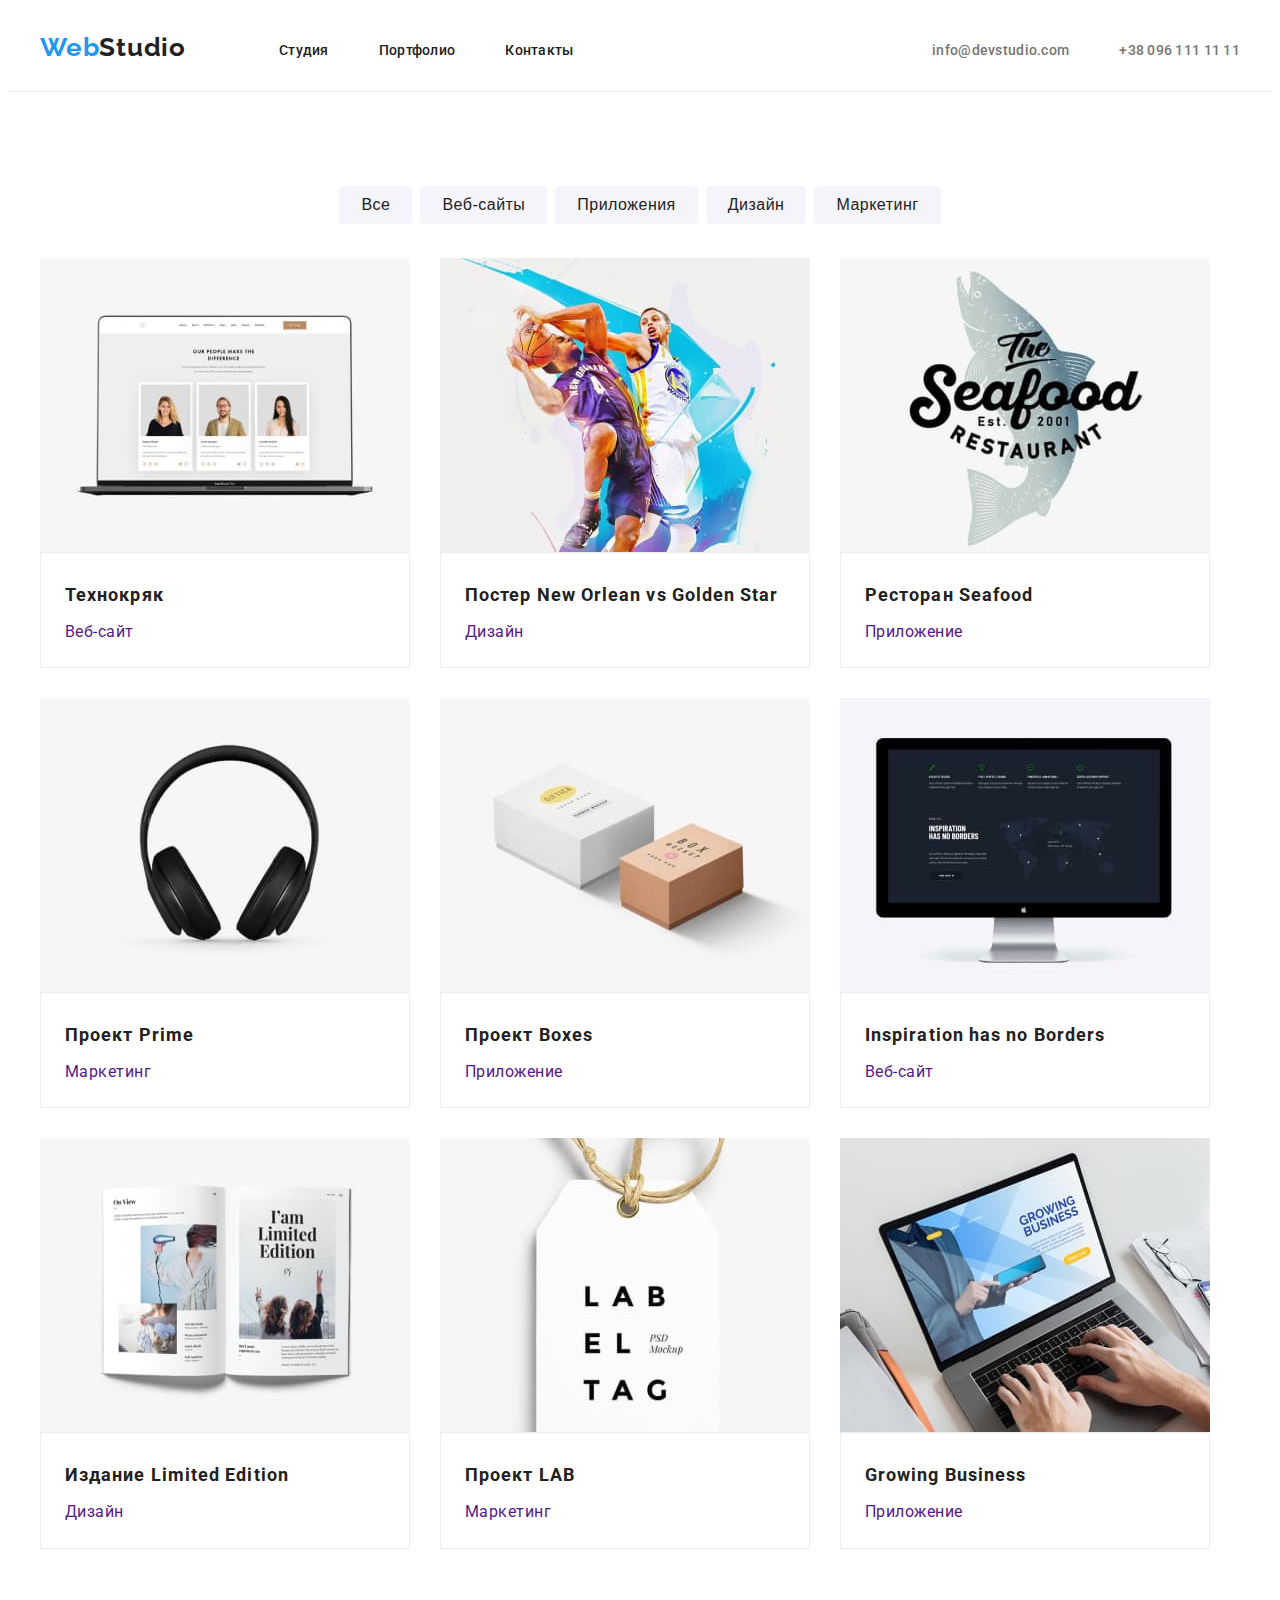
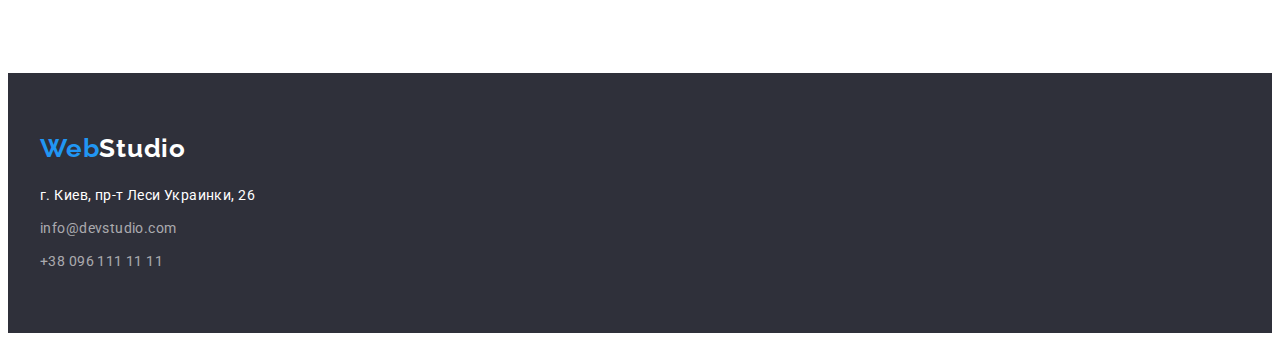
==== portfolio.html @ 86eecc14 "добавил папки" ====
<!DOCTYPE html>
<html lang="ru">

<head>
    <meta charset="UTF-8">
    <meta http-equiv="X-UA-Compatible" content="IE=edge">
    <meta name="viewport" content="width=device-width, initial-scale=1.0">
    <title>Document</title>
    <link rel="stylesheet" href="./css/style.css" />
    <link rel="preconnect" href="https://fonts.googleapis.com">
    <link rel="preconnect" href="https://fonts.gstatic.com" crossorigin>
    <link rel="stylesheet" href="https://cdnjs.cloudflare.com/ajax/libs/modern-normalize/1.1.0/modern-normalize.min.css"
    integrity="sha512-wpPYUAdjBVSE4KJnH1VR1HeZfpl1ub8YT/NKx4PuQ5NmX2tKuGu6U/JRp5y+Y8XG2tV+wKQpNHVUX03MfMFn9Q=="
    crossorigin="anonymous" referrerpolicy="no-referrer" />
    <link
        href="https://fonts.googleapis.com/css2?family=Raleway:wght@700&family=Roboto:wght@400;500;700;900&display=swap"
        rel="stylesheet">
</head>

<body>
    <!--шапка сайта (навигация, контакты)-->
    <header class="page-header">
        <!-- Навигация на другие страницы -->
            <div class="container">
            <nav class="site-main-nav">
            <a href="index.html" class="logo" lang="en"> <span class="logo-begin">Web</span><span class="logo-end">Studio</span>
            </a>
            
                <ul class="site-nav list">
                    <li class="item"> <a href="./index.html" class="link">Студия</a></li>
                    <li class="item"> <a href="./portfolio.html" class="link">Портфолио</a></li>
                    <li class="item"> <a href="" class="link" >Контакты</a></li>
                </ul>
             
        <!--Контакты-->
                <ul class="contacts-nav list list" >
                    <li class="item"> <a href="mailto:info@devstudio.com" class="link">info@devstudio.com</a></li>
                    <li class="item"> <a href="tel:+380961111111" class="link"> +38 096 111 11 11 </a></li>
                </ul> 
            </nav>
            </div>
        </header>
    <!--Оснавная часть-->
    <main>
<!--Фильтры-->
        <section class="portfolio section">
            <h2 class="filter"> Фильтры </h2>
            <div class="container">
                <ul class="filter-list list">
                    <li class="item">
                        <button class="filter-btn" type="button"> Все </button>
                    </li>
                    <li class="item">
                        <button class="filter-btn" type="button"> Веб-сайты </button>
                    </li>
                    <li class="item">
                        <button class="filter-btn" type="button"> Приложения </button>
                    </li>
                    <li class="item">
                        <button class="filter-btn" type="button"> Дизайн </button>
                    </li>
                    <li class="item">
                        <button class="filter-btn" type="button"> Маркетинг </button>
                    </li>
                </ul>
                
                <h2 class="proposal"> Предложения</h2>
                <ul class="proposal-list list">
                    <li class="proposal-item">
                        <a class="proposal-link" href=""> <img src="./images/port.img.jpg" alt="ноутбук" width="370" height="294"> 
                            <div class="card-title">
                                <h3 class="proposal-title" >Технокряк</h3>
                                <p class="proposal-text" >Веб-сайт</p>
                            </div>
                        </a>    
                    </li>
                    <li class="proposal-item">
                        <a class="proposal-link" href=""> <img src="./images/port.img1.jpg" alt="два баскетболиста" width="370" height="294">
                            <div class="card-title">
                                <h3 class="proposal-title" >Постер New Orlean vs Golden Star</h3>
                                <p class="proposal-text" >Дизайн</p>
                            </div>
                        </a>
                    </li>
                    <li class="proposal-item">
                        <a class="proposal-link" href=""> <img src="./images/port.img2.jpg" alt="название ресторана" width="370" height="294">
                            <div class="card-title">
                                <h3 class="proposal-title" >Ресторан Seafood</h3>
                                <p class="proposal-text" >Приложение</p>
                            </div>
                        </a>
                    </li>
                    <li class="proposal-item">
                        <a class="proposal-link" href=""> <img src="./images/port.img3.jpg" alt="наушники" width="370" height="294">
                            <div class="card-title">
                                <h3 class="proposal-title" >Проект Prime</h3>
                                <p class="proposal-text" >Маркетинг</p>
                            </div>
                        </a>
                    </li>
                    <li class="proposal-item">
                        <a class="proposal-link" href=""> <img src="./images/port.img4.jpg" alt="две коробки" width="370" height="294">
                            <div class="card-title">
                                <h3 class="proposal-title" >Проект Boxes</h3>
                                <p class="proposal-text" >Приложение</p>
                            </div>
                        </a>
                    </li>
                    <li class="proposal-item">
                        <a class="proposal-link" href=""> <img src="./images/port.img5.jpg" alt="монитор" width="370" height="294">
                            <div class="card-title">
                                <h3 class="proposal-title" >Inspiration has no Borders</h3>
                                <p class="proposal-text" >Веб-сайт</p>
                            </div>
                        </a>
                    </li>
                    <li class="proposal-item">
                        <a class="proposal-link" href=""> <img src="./images/port.img6.jpg" alt="открытая книга" width="370" height="294">
                            <div class="card-title">
                                <h3 class="proposal-title" >Издание Limited Edition</h3>
                                <p class="proposal-text" >Дизайн</p>
                            </div>
                        </a>
                    </li>
                    <li class="proposal-item">
                        <a class="proposal-link" href=""> <img src="./images/port.img7.jpg" alt="ярлык" width="370" height="294">
                            <div class="card-title">
                                <h3 class="proposal-title" >Проект LAB</h3>
                                <p class="proposal-text" >Маркетинг</p>
                            </div>
                        </a>
                    </li>
                    <li class="proposal-item">
                        <a class="proposal-link" href=""> <img src="./images/port.img8.jpg" alt="человек печатает на ноутбуке" width="370" height="294">
                            <div class="card-title">
                                <h3 class="proposal-title" >Growing Business</h3>
                                <p class="proposal-text" >Приложение</p>
                            </div>
                        </a>
                    </li>
                </ul>
            </div>
        </section>
    </main>
    <!--Footer-->
    <footer class="footer">
        <div class="container">
            <div class="logoftr">
            <a href="index.html" class="logofooter" lang="en"> <span class="logofooter-begin">Web</span><span class="logofooter-end">Studio</span>
        </a>
            </div>
    
            <address class="adress-nav list">
                <ul class="adress-list list">
                    <li class="item"> <a class="map-link" href="https://goo.gl/maps/T9Uk6Swt6Qx7hAkc7" target="blank" rel="noopener noreferrer">г. Киев, пр-т Леси Украинки, 26</a></li>
                    <li class="item"> <a href="mailto:info@devstudio.com" class="adress-link"> info@devstudio.com </a></li>
                    <li class="item"> <a href="tel:+380961111111" class="adress-link"> +38 096 111 11 11 </a></li>
                </ul>
            </address>
        </div>
      </footer>  
</body>
</html>
---- css/style.css ----
/* цвет основного текста #212121 */
/* вторичный цвет текста #757575 */
/* белый #FFFFFF */
/* основной акцент #2196F3 */
/* основной цвет фона #E5E5E5 */
/* вторичный цвет фона #2F303A */

:root {
  --primary-text-color: #757575;
  --title-text-color: #212121;
  --accent-color: #2196f3;
}

body {
  background-color: #fff;
  color: var(--primary-text-color);
  font-family: Roboto;
}

h1,
h2,
h3,
p,
ul {
  margin-top: 0px;
  margin-bottom: 0px;
}

ul {
  list-style: none;
  padding: 0px;
}

a {
  text-decoration: none;
}

img {
  display: block;
  min-width: 100%;
  height: auto;
}

.list {
  padding: 0px;
  margin: 0px;
  text-decoration: none;
}

.section {
  padding-top: 94px;
  padding-bottom: 94px;
}

.container {
  margin-left: auto;
  margin-right: auto;
  width: 1200px;
  padding-left: 15px;
  padding-right: 15px;
}

/* шапка */
.page-header {
border-bottom: 1px solid #ececec;
}

/* навигация сайта */
.site-main-nav {
  display: flex;
}

.logo {
  margin-top: 24px;
  margin-bottom: 25px;
  margin-right: 93px;
}

.logo-begin {
  color: var(--accent-color);
  font-family: Raleway;
  font-style: normal;
  font-weight: bold;
  font-size: 26px;
  line-height: 1.2;
  letter-spacing: 0.03em;
}
.logo-end {
  color: var(--title-text-color);
  font-family: Raleway;
  font-style: normal;
  font-weight: bold;
  font-size: 26px;
  line-height: 1.2;
  letter-spacing: 0.03em;
}

.logo-end:hover,
.logo-end:focus {
  color: var(--accent-color);
}

.site-nav {
  display: flex;
}

.site-nav .item:not(:last-child) {
  margin-right: 50px;
}

.site-nav .item {
  display: block;
  padding-top: 32px;
  padding-bottom: 32px;
}

.site-nav a {
  color: var(--title-text-color);
  font-style: normal;
  font-weight: 500;
  font-size: 14px;
  line-height: 1.15;
  letter-spacing: 0.02em;
}

.studio-title {
  color: var(--accent-color);
}
.site-nav .link:hover,
.site-nav .link:focus {
  color: var(--accent-color);
}

/* контакты сайта */
.contacts-nav {
  display: flex;
  margin-left: auto;
}

.contacts-nav .item +.item{
  margin-left: 50px;
}

.contacts-nav .list {
  display: flex;
}

.contacts-nav .item {
  padding-top: 32px;
  padding-bottom: 32px;
}

.contacts-nav a {
  color: var(--primary-text-color);
  font-style: normal;
  font-weight: 500;
  font-size: 14px;
  line-height: 1.15;
  letter-spacing: 0.02em;
}

.mail {
  color: var(--accent-color);
}

.contacts-nav .link:hover,
.contacts-nav .link:focus {
  color: var(--accent-color);
}

/* герой */
.hero {
  background-color: #2f303a;
  text-align: center;
  padding-top: 200px;
  padding-bottom: 200px;
}

.hero-title {
  max-width: 696px;
  margin: 0 auto;
  color: #ffff;
  font-style: normal;
  font-weight: 900;
  font-size: 44px;
  line-height: 1.4;
  letter-spacing: 0.06em;
  text-transform: uppercase;
  margin-bottom: 30px;
}

.hero-button {
  min-width: 200px;
  height: 50px;
  background-color:var(--accent-color);
  box-shadow: 0px 4px 4px rgba(0, 0, 0, 0.15);
  border-radius: 4px;
  color: #ffffff;
  font-style: normal;
  font-weight: bold;
  font-size: 16px;
  line-height: 1.9;
}

.hero-button {
  cursor: pointer;
}

/* особенности */
.peculiarities-list {
  display: flex;
}

.peculiarities-item {
  width: 270px;
}

.peculiarities-list .item {
  margin-right: 30px;
} 

.peculiarities-list .item:nth-child(4n) {
  margin-right: 0px;
}

.peculiarities-title {
  margin-top: 0px;
  margin-bottom: 10px;

  color: var(--title-text-color);
  font-style: normal;
  font-weight: bold;
  font-size: 14px;
  line-height: 1.15;
  letter-spacing: 0.03em;
  text-transform: uppercase;
}

.peculiarities-text {
  font-style: normal;
  font-weight: normal;
  font-size: 14px;
  line-height: 1.7;
  letter-spacing: 0.03em;
}


/* чем мы занимаемся */
.work-title {
  text-align: center;
  margin-bottom: 50px;
  color: var(--title-text-color);
  font-style: normal;
  font-weight: bold;
  font-size: 36px;
  line-height: 1.16;
}

.work-list {
display: flex;
}

.work-item {
  margin-right: 30px;
}

.work-item:nth-child(3n) {
  margin-right: 0px;
}


/* команда */
.team {
  background-color: #f5f4fa;
}

.team-list {
  display: flex;
}

.team-item {
  margin-right: 30px;
}

.team-item:nth-child(4n) {
  margin-right: 0px;
}

.team-item {
  text-align: center;
}
.team-member {
  display: block;
  margin-top: 30px;
  margin-bottom: 10px;
}

.team-position {
  display: block;
  margin-bottom: 30px;
}
.team-title {
  margin-bottom: 50px;
  color: var(--title-text-color);
  font-style: normal;
  font-weight: bold;
  font-size: 36px;
  line-height: 1.16;
  letter-spacing: 0.03em;
  text-align: center;
}
.team-member {
  color: var(--title-text-color);
  font-style: normal;
  font-weight: 500;
  font-size: 16px;
  line-height: 1.2;
  letter-spacing: 0.03em;
}
.team-position {
  font-style: normal;
  font-weight: normal;
  font-size: 16px;
  line-height: 1.2;
  letter-spacing: 0.03em;
}

/* подвал */
.footer {
  padding-top: 60px;
  padding-bottom: 60px;
  background-color: #2f303a;
}

.logoftr {
  margin-bottom: 20px;
}

.adress-list .item {
  margin-bottom: 9px;
}

.adress-list .item:nth-child(3n) {
  margin-bottom: 0px;
}

.logofooter-begin {
  color: var(--accent-color);
  font-family: Raleway;
  font-style: normal;
  font-weight: bold;
  font-size: 26px;
  line-height: 1.2;
  letter-spacing: 0.03em;
  margin-bottom: 20px;
}
.logofooter-end {
  color: #fff;
  font-family: Raleway;
  font-style: normal;
  font-weight: bold;
  font-size: 26px;
  line-height: 1.2;
  letter-spacing: 0.03em;
  margin-bottom: 20px;
}
.logofooter-end:hover,
.logofooter-end:focus {
  color: var(--accent-color);
}
.adress-nav .map-link {
  color: #fff;
  font-style: normal;
  font-weight: normal;
  font-size: 14px;
  line-height: 1.7;
  letter-spacing: 0.03em;
}
.adress-nav .map-link:hover,
.adress-nav .map-link:focus {
  color: var(--accent-color);
}
.adress-nav .adress-link {
  color: rgba(255, 255, 255, 0.6);
  font-style: normal;
  font-weight: normal;
  font-size: 14px;
  line-height: 1.7;
  letter-spacing: 0.03em;
}
.adress-nav .adress-link:hover,
.adress-nav .adress-link:focus {
  color: var(--accent-color);
}

/* портфолио */
.filter {
  position: absolute;
  clip: rect(0 0 0 0);
  width: 1px;
  height: 1px;
  margin: -1px;
}

.filter-list {
  display: flex;
  justify-content: center;
  margin-bottom: 34px;
}

.filter-list .item{
  margin-right: 8px;
}

.filter-list .item:nth-child(5n) {
  margin-right: 0px;
}

.filter-btn {
  cursor: pointer;
  padding: 6px 22px;
  min-width: 73px;
  color: var(--title-text-color);
  font-style: normal;
  font-weight: 500;
  font-size: 16px;
  line-height: 1.6;
  text-align: center;
  letter-spacing: 0.03em;
  background: #f5f4fa;
  border-radius: 4px;
  border: none;
}
.filter-btn:hover,
.filter-btn:focus {
  color: #ffffff;
  background: var(--accent-color);
}

/* предложения */
.proposal {
  position: absolute;
  clip: rect(0 0 0 0);
  width: 1px;
  height: 1px;
  margin: -1px;
}
.proposal-list {
  display: flex;
  flex-wrap: wrap;
}

.proposal-item {
  margin-right: 30px;
  margin-bottom: 30px;
} 

.proposal-item:nth-child(3n) {
  margin-right: 0;
}

.proposal-item:last-child(-n+3) {
  margin-bottom: 0;
}

.proposal-link {
  display: block;
}

.card-title{
  Padding: 24px 0 20px 24px;
  Border-top: 0;
  Border: 1px solid #eeeeee
  }
  
.proposal-title {
  color: var(--title-text-color);
  font-style: normal;
  font-weight: bold;
  font-size: 18px;
  line-height: 2;
  letter-spacing: 0.06em;
  margin-bottom: 4px;
}
.proposal-text {
  font-style: normal;
  font-weight: normal;
  font-size: 16px;
  line-height: 1.9;
  letter-spacing: 0.03em;
}
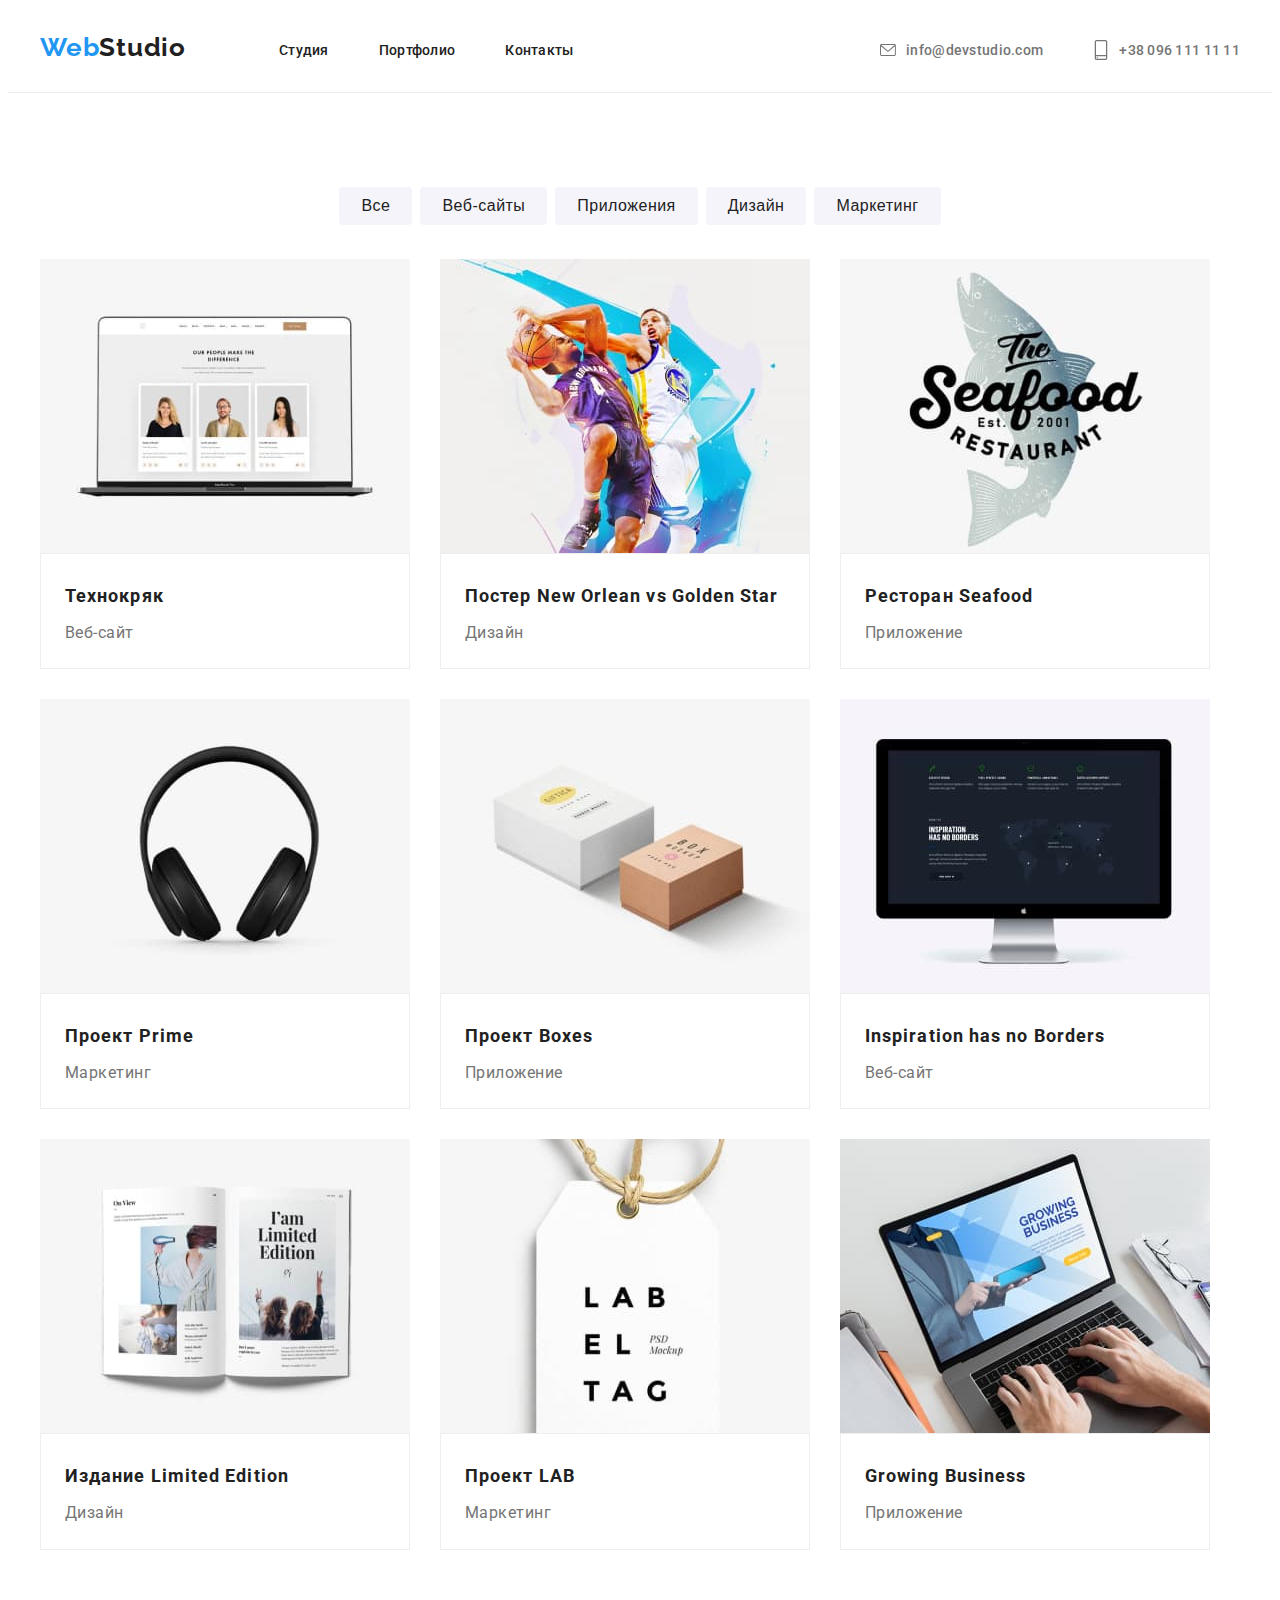
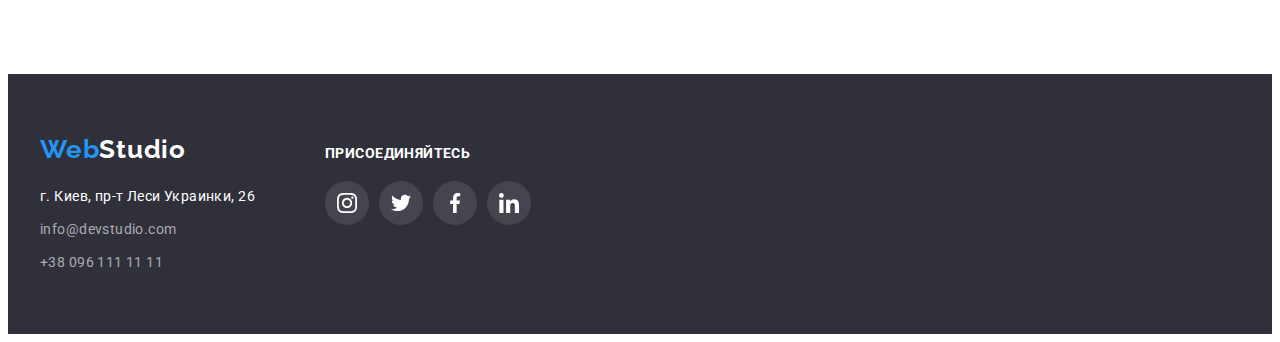
==== commit 6fbbba7a: "перенес хедер и футер в портфолио" ====
--- a/portfolio.html
+++ b/portfolio.html
@@ -34,8 +34,12 @@
              
         <!--Контакты-->
                 <ul class="contacts-nav list list" >
-                    <li class="item"> <a href="mailto:info@devstudio.com" class="link">info@devstudio.com</a></li>
-                    <li class="item"> <a href="tel:+380961111111" class="link"> +38 096 111 11 11 </a></li>
+                    <li class="item"> <a href="mailto:info@devstudio.com" class="contacts-link"><svg width="16px" height="20px" class="item-icon">
+                        <use href="./images/icons.svg#icon-envelope-1"></use></svg>info@devstudio.com</a>
+                    </li>
+                    <li class="item"> <a href="tel:+380961111111" class="contacts-link"><svg width="16px" height="20px" class="item-icon">
+                        <use href="./images/icons.svg#icon-smartphone-1" ></use></svg> +38 096 111 11 11</a>
+                    </li>
                 </ul> 
             </nav>
             </div>
@@ -144,12 +148,10 @@
     </main>
     <!--Footer-->
     <footer class="footer">
-        <div class="container">
-            <div class="logoftr">
+        <div class="footer-list container">
+            <div class="adress-footer">
             <a href="index.html" class="logofooter" lang="en"> <span class="logofooter-begin">Web</span><span class="logofooter-end">Studio</span>
         </a>
-            </div>
-    
             <address class="adress-nav list">
                 <ul class="adress-list list">
                     <li class="item"> <a class="map-link" href="https://goo.gl/maps/T9Uk6Swt6Qx7hAkc7" target="blank" rel="noopener noreferrer">г. Киев, пр-т Леси Украинки, 26</a></li>
@@ -157,7 +159,42 @@
                     <li class="item"> <a href="tel:+380961111111" class="adress-link"> +38 096 111 11 11 </a></li>
                 </ul>
             </address>
+            </div>
+    
+            <div class="social-connect">
+                <h3 class="connect-title">присоединяйтесь</h3>
+                <ul class="connect-list list">
+                    <li class="connect-link"> 
+                        <a href="" class="connect-item"> 
+                            <svg width="20px" height="20px" class="connect-icon"> 
+                                <use href="./images/icons.svg#icon-instagram-1"></use>
+                            </svg>
+                        </a>
+                    </li>
+                    <li class="connect-link"> 
+                        <a href="" class="connect-item"> 
+                            <svg width="20px" height="20px" class="connect-icon"> 
+                                <use href="./images/icons.svg#icon-twitter-1"></use>
+                            </svg>
+                        </a>
+                    </li>
+                    <li class="connect-link"> 
+                        <a href="" class="connect-item"> 
+                            <svg width="20px" height="20px" class="connect-icon"> 
+                                <use href="./images/icons.svg#icon-facebook-1"></use>
+                            </svg>
+                        </a>
+                    </li>
+                    <li class="connect-link"> 
+                        <a href="" class="connect-item"> 
+                            <svg width="20px" height="20px" class="connect-icon"> 
+                                <use href="./images/icons.svg#icon-linkedin-1"></use>
+                            </svg>
+                        </a>
+                    </li>
+                </ul>
+            </div>
         </div>
       </footer>  
-</body>
-</html>+    </body>
+    </html>--- a/css/style.css
+++ b/css/style.css
@@ -150,9 +150,15 @@
   padding-bottom: 32px;
 }
 
+.item-icon {
+  fill: currentColor;
+  margin-right: 10px;
+}
+
 .contacts-nav a {
   color: var(--primary-text-color);
-  font-style: normal;
+  display: flex;
+  align-items: center;
   font-weight: 500;
   font-size: 14px;
   line-height: 1.15;
@@ -163,8 +169,8 @@
   color: var(--accent-color);
 }
 
-.contacts-nav .link:hover,
-.contacts-nav .link:focus {
+.contacts-link:hover,
+.contacts-link:focus {
   color: var(--accent-color);
 }
 
@@ -174,6 +180,17 @@
   text-align: center;
   padding-top: 200px;
   padding-bottom: 200px;
+}
+
+.overlay {
+  max-width: 1600px;
+  height: 600px;
+  margin-left: auto;
+  margin-right: auto;
+  background-image: linear-gradient(rgba(47, 48, 58, 0.4), rgba(47, 48, 58, 0.4)), url(../images/overlay.jpg);
+  background-size: cover;
+  background-repeat: no-repeat;
+  background-position: center
 }
 
 .hero-title {
@@ -212,7 +229,14 @@
 }
 
 .peculiarities-item {
+  display: flex;
+  justify-content: center;
+  align-items: center;
   width: 270px;
+  height: 120px;
+  background: #F5F4FA;
+  border-radius: 4px;
+  margin-bottom: 30px;
 }
 
 .peculiarities-list .item {
@@ -276,6 +300,7 @@
 
 .team-list {
   display: flex;
+
 }
 
 .team-item {
@@ -288,6 +313,7 @@
 
 .team-item {
   text-align: center;
+  box-shadow: 0px 1px 3px rgba(0, 0, 0, 0.12), 0px 1px 1px rgba(0, 0, 0, 0.14), 0px 2px 1px rgba(0, 0, 0, 0.2);
 }
 .team-member {
   display: block;
@@ -299,6 +325,42 @@
   display: block;
   margin-bottom: 30px;
 }
+
+.social-list {
+  display: flex;
+  justify-content: center;
+  align-items: center;
+  margin-bottom: 30px;
+}
+
+.social-list .social-link:not(:last-child) {
+  margin-right: 10px;
+}
+
+.link-icon {
+  fill: currentColor;
+}
+
+.link-item {
+  display: flex;
+  justify-content: center;
+  align-items: center;
+  width: 44px;
+  height: 44px;
+  border-radius: 50%;
+  color: #AFB1B8;
+}
+
+.social-list .link:not(:last-child) {
+  margin: 0;
+}
+
+.link-item:hover,
+.link-item:focus {
+  background-color: var(--accent-color);
+  color: #ffffff;
+}
+
 .team-title {
   margin-bottom: 50px;
   color: var(--title-text-color);
@@ -323,6 +385,47 @@
   font-size: 16px;
   line-height: 1.2;
   letter-spacing: 0.03em;
+}
+
+/* покупатели */
+
+.customers-title {
+  color: var(--title-text-color);
+  font-style: normal;
+  font-size: 36px;
+  line-height: 1.17;
+  letter-spacing: 0.03;
+  margin-bottom: 50px;
+  text-align: center;
+}
+
+.customers-list {
+  display: flex;
+}
+
+.customers-item +.customers-item {
+  margin-left: 30px;
+}
+
+.customers-link {
+  display: flex;
+  align-items: center;
+  justify-content: center;
+  width: 170px;
+  height: 92px; 
+  border: 1px solid #AFB1B8;
+  border-radius: 4px;
+  color: #AFB1B8;
+}
+
+.customers-icon {
+fill: currentColor;
+}
+
+.customers-link:hover,
+.customers-link:focus {
+color: var(--accent-color);
+border-color: var(--accent-color);
 }
 
 /* подвал */
@@ -332,8 +435,8 @@
   background-color: #2f303a;
 }
 
-.logoftr {
-  margin-bottom: 20px;
+.adress-nav {
+  margin-top: 20px;
 }
 
 .adress-list .item {
@@ -391,6 +494,60 @@
 .adress-nav .adress-link:hover,
 .adress-nav .adress-link:focus {
   color: var(--accent-color);
+}
+
+.footer-list {
+  display: flex;
+  align-items: baseline;
+}
+
+.social-connect {
+  display: block;
+  margin-left: 70px;
+}
+
+.connect-title {
+  font-weight: bold;
+  font-size: 14px;
+  line-height: 16px;
+  letter-spacing: 0.03em;
+  text-transform: uppercase;
+  color: #FFFFFF;
+  margin-bottom: 20px;
+}
+
+.connect-list {
+  display: flex;
+  align-items: center;
+  justify-content: center;
+}
+
+.connect-link +.connect-link {
+  margin-left: 10px;
+}
+
+.connect-link {
+  background: rgba(255, 255, 255, 0.1);
+  border-radius: 50px;
+}
+
+.connect-icon {
+ fill : #ffffff;
+}
+
+.connect-item:hover,
+.connect-item:focus {
+  background: var(--accent-color);
+  border-color: var(--accent-color);
+}
+
+.connect-item {
+  display: flex;
+  justify-content: center;
+  align-items: center;
+  width: 44px;
+  height: 44px;
+  border-radius: 50%;
 }
 
 /* портфолио */
@@ -435,6 +592,7 @@
 .filter-btn:focus {
   color: #ffffff;
   background: var(--accent-color);
+  box-shadow: 0px 3px 1px rgba(0, 0, 0, 0.1), 0px 1px 2px rgba(0, 0, 0, 0.08), 0px 2px 2px rgba(0, 0, 0, 0.12);
 }
 
 /* предложения */
@@ -465,6 +623,7 @@
 
 .proposal-link {
   display: block;
+  text-decoration: none;
 }
 
 .card-title{
@@ -483,6 +642,7 @@
   margin-bottom: 4px;
 }
 .proposal-text {
+  color: var(--primary-text-color);
   font-style: normal;
   font-weight: normal;
   font-size: 16px;
@@ -490,3 +650,7 @@
   letter-spacing: 0.03em;
 }
 
+.proposal-link:hover,
+.proposal-link:focus {
+  box-shadow: 0px 1px 1px rgba(0, 0, 0, 0.12), 0px 4px 4px rgba(0, 0, 0, 0.06), 1px 4px 6px rgba(0, 0, 0, 0.16);
+}
